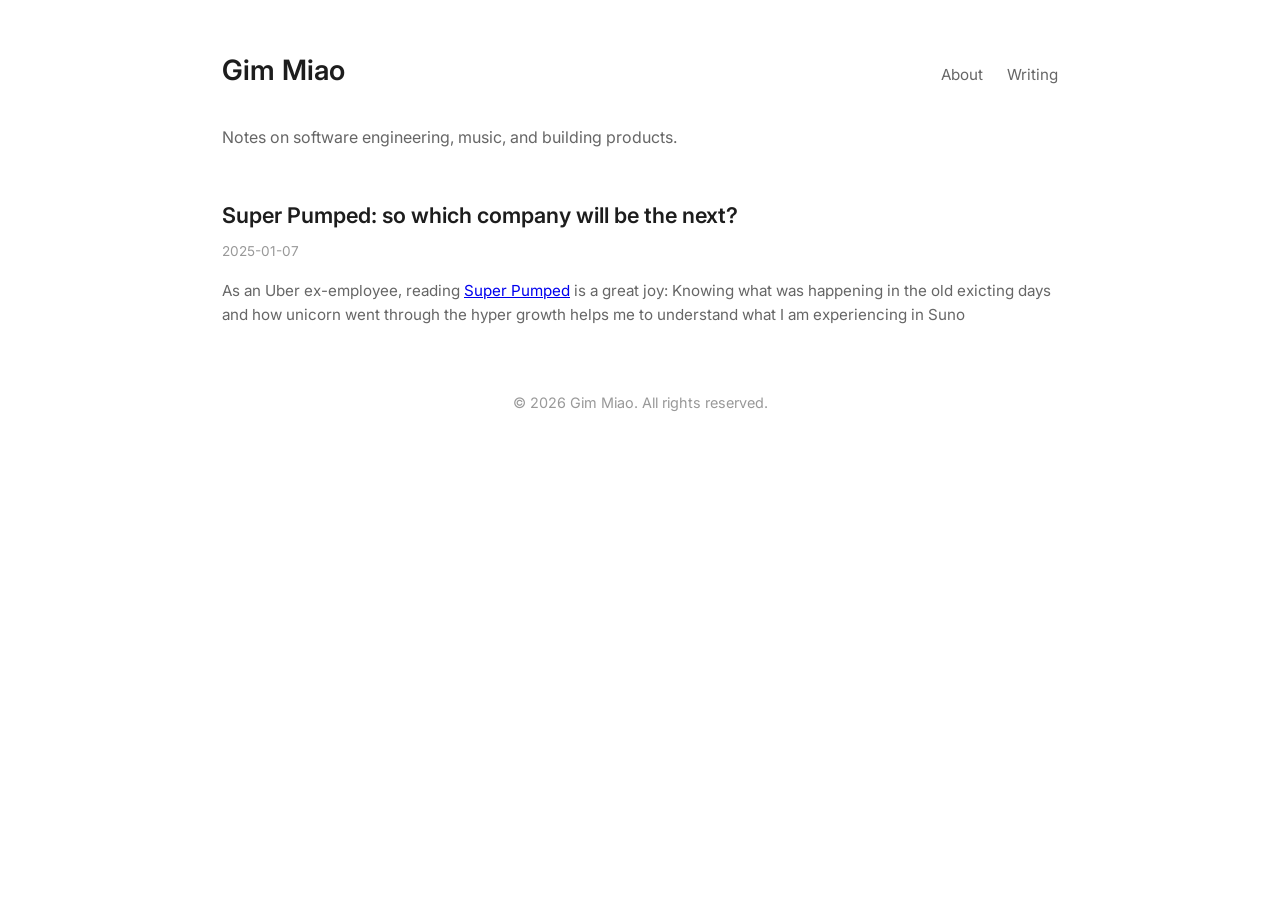
==== blog.html @ 5c5b5212 "update" ====
<!DOCTYPE html>
<html lang="en">
<head>
    <meta charset="UTF-8">
    <meta name="viewport" content="width=device-width, initial-scale=1.0">
    <meta name="description" content="Writing and notes by Gim Miao">
    <title>Writing - Gim Miao</title>
    <link rel="stylesheet" href="styles.css">
    <link rel="preconnect" href="https://fonts.googleapis.com">
    <link rel="preconnect" href="https://fonts.gstatic.com" crossorigin>
    <link href="https://fonts.googleapis.com/css2?family=Inter:wght@300;400;500;600;700&display=swap" rel="stylesheet">
</head>
<body>
    <div class="container">
        <header class="blog-header">
            <div class="site-nav">
                <div class="site-title">Gim Miao</div>
                <nav class="nav-links">
                    <a href="index.html" class="nav-link">About</a>
                    <a href="blog.html" class="nav-link">Writing</a>
                </nav>
            </div>
            <p class="blog-subtitle">
                Notes on software engineering, music, and building products.
            </p>
        </header>

        <main>
            <section class="post-list">
                <article class="post-item">
                    <h2 class="post-title">
                        <a href="#">Super Pumped: so which company will be the next?</a>
                    </h2>
                    <div class="post-meta">2025-01-07</div>
                    <p class="post-excerpt">
                        As an Uber ex-employee, reading <a href="https://www.amazon.com/s/?ie=UTF8&keywords=super+pumped+book">Super Pumped</a> is a great joy: Knowing what was happening in the old exicting days and how unicorn went through the hyper growth helps me to understand what I am experiencing in Suno
                    </p>
                </article>

            </section>

        </main>

        <footer class="footer">
            <p>&copy; 2026 Gim Miao. All rights reserved.</p>
        </footer>
    </div>
</body>
</html>
---- styles.css ----
/* Reset and Base Styles */
* {
    margin: 0;
    padding: 0;
    box-sizing: border-box;
}

:root {
    --primary-color: #0073b1;
    --text-primary: #1d1d1d;
    --text-secondary: #666;
    --text-light: #999;
    --bg-primary: #ffffff;
    --bg-secondary: #f8f9fa;
    --border-color: #e0e0e0;
    --shadow: 0 2px 8px rgba(0, 0, 0, 0.08);
    --shadow-hover: 0 4px 16px rgba(0, 0, 0, 0.12);
    --spacing-xs: 0.5rem;
    --spacing-sm: 1rem;
    --spacing-md: 1.5rem;
    --spacing-lg: 2rem;
    --spacing-xl: 3rem;
    --border-radius: 8px;
    --transition: all 0.3s ease;
}

body {
    font-family: 'Inter', -apple-system, BlinkMacSystemFont, 'Segoe UI', Roboto, Oxygen, Ubuntu, Cantarell, sans-serif;
    line-height: 1.6;
    color: var(--text-primary);
    background-color: var(--bg-primary);
    -webkit-font-smoothing: antialiased;
    -moz-osx-font-smoothing: grayscale;
}

.container {
    max-width: 900px;
    margin: 0 auto;
    padding: var(--spacing-xl) var(--spacing-lg);
}

/* Site Nav (for blog-style pages) */
.site-nav {
    display: flex;
    justify-content: space-between;
    align-items: baseline;
    margin-bottom: var(--spacing-lg);
}

.site-title {
    font-size: 1.75rem;
    font-weight: 600;
}

.nav-links {
    display: flex;
    gap: var(--spacing-md);
    font-size: 0.95rem;
}

.nav-link {
    color: var(--text-secondary);
    text-decoration: none;
}

.nav-link:hover {
    color: var(--text-primary);
}

/* Header Styles */
.header {
    padding-top: var(--spacing-xl) 0;
}

.profile-header {
    display: flex;
    align-items: center;
    gap: var(--spacing-lg);
    margin-bottom: var(--spacing-md);
}

.profile-image-container {
    flex-shrink: 0;
}

.profile-image {
    width: 150px;
    height: 150px;
    border-radius: 50%;
    object-fit: cover;
    border: 2px solid var(--border-color);
}

.profile-info {
    flex: 1;
}

.name {
    font-size: 2rem;
    font-weight: 700;
    color: var(--text-primary);
    margin-bottom: var(--spacing-xs);
}

.title {
    font-size: 1.25rem;
    color: var(--text-secondary);
    margin-bottom: var(--spacing-xs);
    font-weight: 400;
}

.location {
    font-size: 0.95rem;
    color: var(--text-light);
}

.header-actions {
    display: flex;
    gap: var(--spacing-sm);
    flex-wrap: wrap;
}

.btn {
    padding: 0.75rem 1.5rem;
    border-radius: var(--border-radius);
    text-decoration: none;
    font-weight: 500;
    transition: var(--transition);
    display: inline-block;
    border: none;
    cursor: pointer;
    font-size: 0.95rem;
}

.btn-primary {
    background-color: var(--primary-color);
    color: white;
}

.btn-primary:hover {
    background-color: #005885;
    transform: translateY(-2px);
    box-shadow: var(--shadow-hover);
}

.btn-secondary {
    background-color: transparent;
    color: var(--primary-color);
    border: 1.5px solid var(--primary-color);
}

.btn-secondary:hover {
    background-color: var(--bg-secondary);
    transform: translateY(-2px);
}

/* Card Styles */
.card {
    padding: 0;
    margin-bottom: var(--spacing-xl);
}

.section-title {
    font-size: 1.5rem;
    font-weight: 600;
    color: var(--text-primary);
    margin-bottom: var(--spacing-lg);
    padding-bottom: var(--spacing-xs);
    border-bottom: 1px solid var(--border-color);
}

/* About Section */
.about-text {
    color: var(--text-secondary);
    line-height: 1.8;
    font-size: 1rem;
}

.about-section .about-text:not(:last-child) {
    margin-bottom: var(--spacing-sm);
}

/* Experience Section */
.experience-list {
    display: flex;
    flex-direction: column;
    gap: var(--spacing-lg);
}

.experience-item {
    padding-bottom: var(--spacing-lg);
    border-bottom: 1px solid var(--border-color);
}

.experience-item:last-child {
    border-bottom: none;
    padding-bottom: 0;
}

.experience-header {
    display: flex;
    flex-direction: column;
    gap: var(--spacing-xs);
    margin-bottom: var(--spacing-sm);
}

.job-title {
    font-size: 1.25rem;
    font-weight: 600;
    color: var(--text-primary);
}

.company {
    font-size: 1rem;
    color: var(--primary-color);
    font-weight: 500;
}

.experience-meta {
    display: flex;
    gap: var(--spacing-md);
    margin-bottom: var(--spacing-sm);
    font-size: 0.9rem;
    color: var(--text-light);
}

.duration,
.location {
    display: flex;
    align-items: center;
    gap: var(--spacing-xs);
}

.job-description {
    list-style: none;
    padding-left: 0;
    margin-top: var(--spacing-sm);
}

.job-description li {
    padding: var(--spacing-xs) 0;
    padding-left: 1.5rem;
    position: relative;
    color: var(--text-secondary);
    line-height: 1.7;
}

.job-description li::before {
    content: "▸";
    position: absolute;
    left: 0;
    color: var(--primary-color);
    font-weight: bold;
}

/* Education Section */
.education-list {
    display: flex;
    flex-direction: column;
    gap: var(--spacing-lg);
}

.education-item {
    padding-bottom: var(--spacing-lg);
    border-bottom: 1px solid var(--border-color);
}

.education-item:last-child {
    border-bottom: none;
    padding-bottom: 0;
}

.education-header {
    display: flex;
    flex-direction: column;
    gap: var(--spacing-xs);
    margin-bottom: var(--spacing-sm);
}

.degree {
    font-size: 1.25rem;
    font-weight: 600;
    color: var(--text-primary);
}

.school {
    font-size: 1rem;
    color: var(--primary-color);
    font-weight: 500;
}

.education-meta {
    display: flex;
    gap: var(--spacing-md);
    font-size: 0.9rem;
    color: var(--text-light);
}

/* Skills Section */
.skills-grid {
    display: grid;
    grid-template-columns: repeat(auto-fit, minmax(250px, 1fr));
    gap: var(--spacing-lg);
}

.skill-category {
    display: flex;
    flex-direction: column;
    gap: var(--spacing-sm);
}

.skill-category-title {
    font-size: 1rem;
    font-weight: 600;
    color: var(--text-primary);
    margin-bottom: var(--spacing-xs);
}

.skill-tags {
    display: flex;
    flex-wrap: wrap;
    gap: var(--spacing-xs);
}

.skill-tag {
    padding: 0.5rem 1rem;
    background-color: var(--bg-secondary);
    border-radius: 20px;
    font-size: 0.9rem;
    color: var(--text-secondary);
    font-weight: 500;
    transition: var(--transition);
}

.skill-tag:hover {
    background-color: var(--primary-color);
    color: white;
    transform: translateY(-2px);
}

/* Projects Section */
.projects-list {
    display: flex;
    flex-direction: column;
    gap: var(--spacing-lg);
}

.project-item {
    padding-bottom: var(--spacing-lg);
    border-bottom: 1px solid var(--border-color);
}

.project-item:last-child {
    border-bottom: none;
    padding-bottom: 0;
}

.project-title {
    font-size: 1.25rem;
    font-weight: 600;
    color: var(--text-primary);
    margin-bottom: var(--spacing-sm);
}

.project-description {
    color: var(--text-secondary);
    line-height: 1.7;
    margin-bottom: var(--spacing-sm);
}

.project-links {
    display: flex;
    gap: var(--spacing-sm);
    flex-wrap: wrap;
}

.project-link {
    color: var(--primary-color);
    text-decoration: none;
    font-weight: 500;
    font-size: 0.9rem;
    transition: var(--transition);
    padding: 0.25rem 0;
    border-bottom: 1px solid transparent;
}

.project-link:hover {
    border-bottom-color: var(--primary-color);
}

/* Contact Section */
.contact-links {
    display: flex;
    flex-wrap: wrap;
    gap: var(--spacing-md);
}

.contact-link {
    display: flex;
    align-items: center;
    gap: var(--spacing-xs);
    padding: var(--spacing-sm) var(--spacing-md);
    background-color: var(--bg-secondary);
    border-radius: var(--border-radius);
    text-decoration: none;
    color: var(--text-primary);
    transition: var(--transition);
    font-weight: 500;
}

.contact-link:hover {
    background-color: var(--primary-color);
    color: white;
    transform: translateY(-2px);
    box-shadow: var(--shadow);
}

.contact-icon {
    width: 20px;
    height: 20px;
    fill: currentColor;
}

/* Footer */
.footer {
    text-align: center;
    padding: var(--spacing-lg);
    color: var(--text-light);
    font-size: 0.9rem;
}

/* Blog / Writing page */
.blog-header {
    margin-bottom: var(--spacing-xl);
}

.blog-subtitle {
    color: var(--text-secondary);
    margin-top: var(--spacing-xs);
}

.post-list {
    display: flex;
    flex-direction: column;
    gap: var(--spacing-lg);
}

.post-item {
    padding-bottom: var(--spacing-lg);
    border-bottom: 1px solid var(--border-color);
}

.post-item:last-child {
    border-bottom: none;
}

.post-title {
    font-size: 1.35rem;
    font-weight: 600;
    margin-bottom: var(--spacing-xs);
}

.post-title a {
    color: var(--text-primary);
    text-decoration: none;
}

.post-title a:hover {
    text-decoration: underline;
}

.post-meta {
    font-size: 0.85rem;
    color: var(--text-light);
    margin-bottom: var(--spacing-sm);
}

.post-excerpt {
    font-size: 0.95rem;
    color: var(--text-secondary);
}

.pagination {
    display: flex;
    justify-content: space-between;
    margin-top: var(--spacing-xl);
    font-size: 0.9rem;
}

.pagination a {
    color: var(--primary-color);
    text-decoration: none;
}

.pagination a:hover {
    text-decoration: underline;
}

/* Responsive Design */
@media (max-width: 768px) {
    .container {
        padding: var(--spacing-sm);
    }

    .profile-header {
        flex-direction: column;
        text-align: center;
    }

    .profile-image {
        width: 120px;
        height: 120px;
    }

    .name {
        font-size: 1.75rem;
    }

    .header-actions {
        justify-content: center;
    }


    .skills-grid {
        grid-template-columns: 1fr;
    }

    .experience-meta,
    .education-meta {
        flex-direction: column;
        gap: var(--spacing-xs);
    }
}

@media (max-width: 480px) {
    .name {
        font-size: 1.5rem;
    }

    .title {
        font-size: 1.1rem;
    }

    .section-title {
        font-size: 1.25rem;
    }

    .btn {
        width: 100%;
        text-align: center;
    }
}
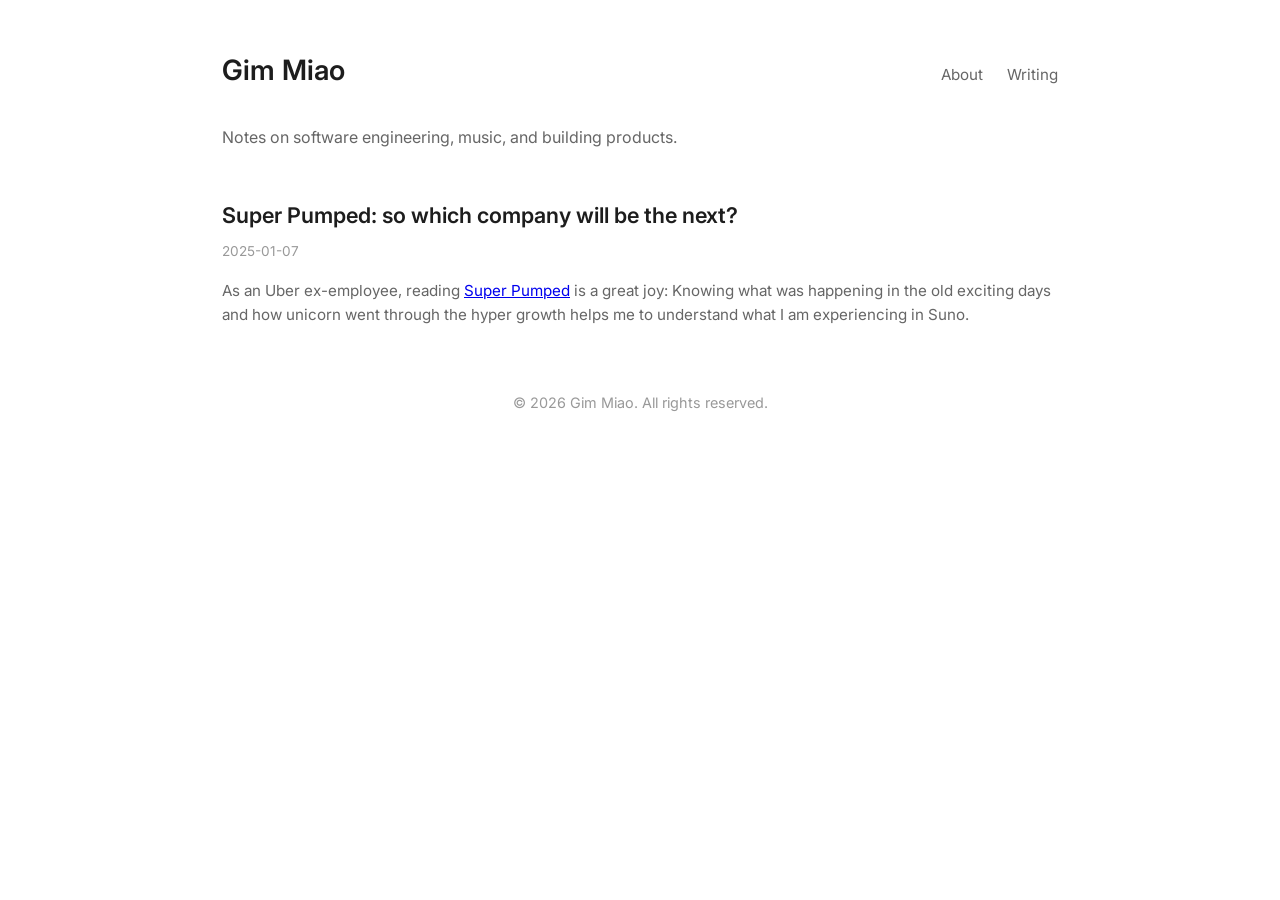
==== commit f347118b: "update" ====
--- a/blog.html
+++ b/blog.html
@@ -29,11 +29,11 @@
             <section class="post-list">
                 <article class="post-item">
                     <h2 class="post-title">
-                        <a href="#">Super Pumped: so which company will be the next?</a>
+                        <a href="posts/super-pumped.html">Super Pumped: so which company will be the next?</a>
                     </h2>
                     <div class="post-meta">2025-01-07</div>
                     <p class="post-excerpt">
-                        As an Uber ex-employee, reading <a href="https://www.amazon.com/s/?ie=UTF8&keywords=super+pumped+book">Super Pumped</a> is a great joy: Knowing what was happening in the old exicting days and how unicorn went through the hyper growth helps me to understand what I am experiencing in Suno
+                        As an Uber ex-employee, reading <a href="https://www.amazon.com/s/?ie=UTF8&keywords=super+pumped+book">Super Pumped</a> is a great joy: Knowing what was happening in the old exciting days and how unicorn went through the hyper growth helps me to understand what I am experiencing in Suno.
                     </p>
                 </article>
 
--- a/styles.css
+++ b/styles.css
@@ -496,6 +496,141 @@
     text-decoration: underline;
 }
 
+/* Individual Post Page Styles */
+.post-content {
+    max-width: 700px;
+    margin: 0 auto;
+}
+
+.post-article {
+    margin-bottom: var(--spacing-xl);
+}
+
+.post-header {
+    margin-bottom: var(--spacing-xl);
+    padding-bottom: var(--spacing-md);
+    border-bottom: 1px solid var(--border-color);
+}
+
+.post-title-main {
+    font-size: 2rem;
+    font-weight: 700;
+    color: var(--text-primary);
+    margin-bottom: var(--spacing-sm);
+    line-height: 1.2;
+}
+
+.post-meta-main {
+    font-size: 0.9rem;
+    color: var(--text-light);
+}
+
+.post-body {
+    color: var(--text-secondary);
+    line-height: 1.8;
+    font-size: 1.05rem;
+}
+
+.post-body p {
+    margin-bottom: var(--spacing-md);
+}
+
+.post-body h2 {
+    font-size: 1.5rem;
+    font-weight: 600;
+    color: var(--text-primary);
+    margin-top: var(--spacing-xl);
+    margin-bottom: var(--spacing-md);
+}
+
+.post-body h3 {
+    font-size: 1.25rem;
+    font-weight: 600;
+    color: var(--text-primary);
+    margin-top: var(--spacing-lg);
+    margin-bottom: var(--spacing-sm);
+}
+
+.post-body ul,
+.post-body ol {
+    margin-bottom: var(--spacing-md);
+    padding-left: var(--spacing-lg);
+    color: var(--text-secondary);
+}
+
+.post-body li {
+    margin-bottom: var(--spacing-xs);
+    line-height: 1.7;
+}
+
+.post-body a {
+    color: var(--primary-color);
+    text-decoration: none;
+    border-bottom: 1px solid transparent;
+    transition: var(--transition);
+}
+
+.post-body a:hover {
+    border-bottom-color: var(--primary-color);
+}
+
+.post-body strong {
+    color: var(--text-primary);
+    font-weight: 600;
+}
+
+.post-body code {
+    background-color: var(--bg-secondary);
+    padding: 0.2rem 0.4rem;
+    border-radius: 3px;
+    font-family: 'Monaco', 'Menlo', 'Courier New', monospace;
+    font-size: 0.9em;
+}
+
+.post-body pre {
+    background-color: var(--bg-secondary);
+    padding: var(--spacing-md);
+    border-radius: var(--border-radius);
+    overflow-x: auto;
+    margin-bottom: var(--spacing-md);
+}
+
+.post-body pre code {
+    background: none;
+    padding: 0;
+}
+
+.post-footer {
+    margin-top: var(--spacing-xl);
+    padding-top: var(--spacing-lg);
+    border-top: 1px solid var(--border-color);
+}
+
+.post-nav {
+    display: flex;
+    justify-content: flex-start;
+}
+
+.post-nav-link {
+    color: var(--primary-color);
+    text-decoration: none;
+    font-weight: 500;
+    transition: var(--transition);
+}
+
+.post-nav-link:hover {
+    text-decoration: underline;
+}
+
+.site-title-link {
+    color: var(--text-primary);
+    text-decoration: none;
+}
+
+.site-title-link:hover {
+    color: var(--primary-color);
+}
+
 /* Responsive Design */
 @media (max-width: 768px) {
     .container {
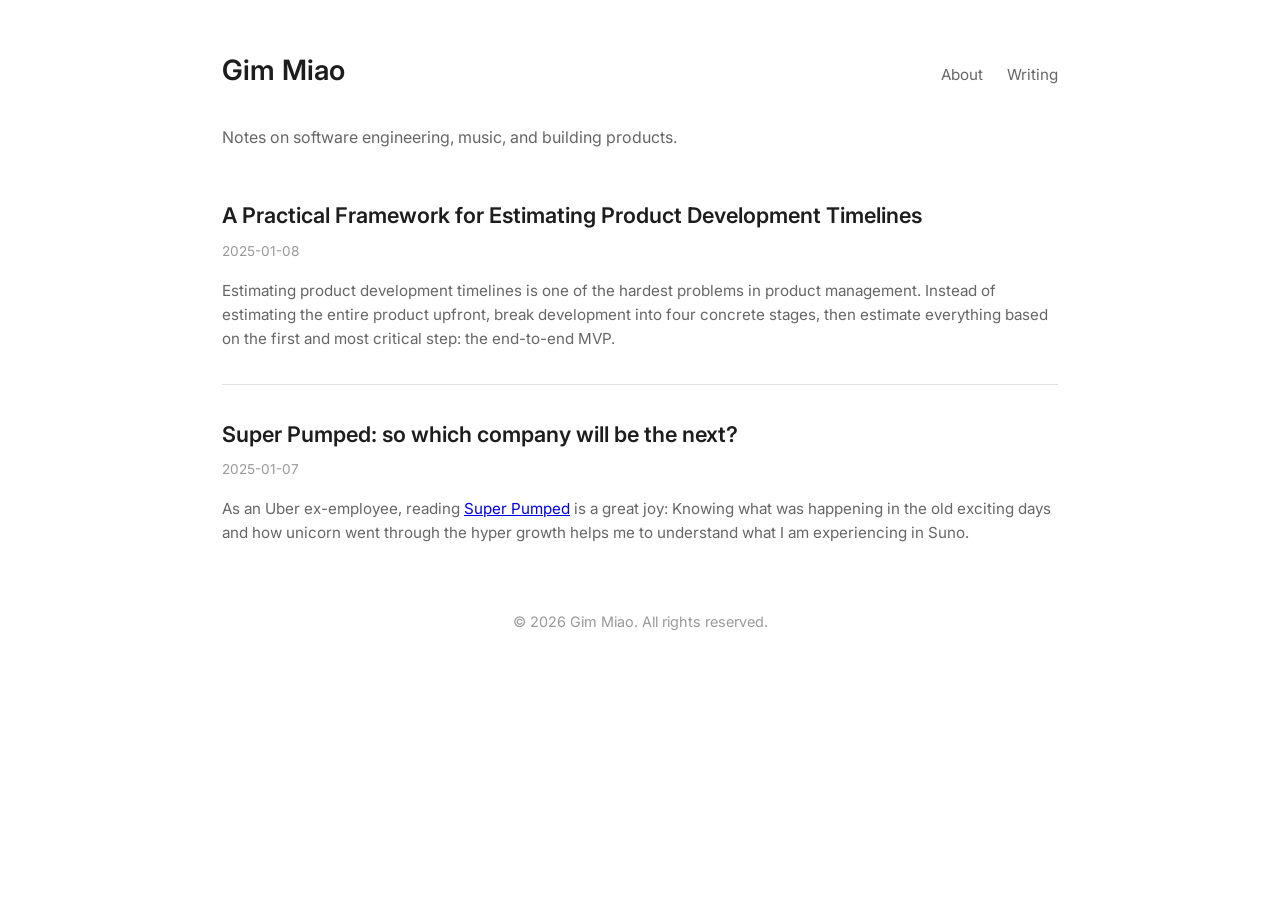
==== commit 3966f251: "update" ====
--- a/blog.html
+++ b/blog.html
@@ -29,6 +29,16 @@
             <section class="post-list">
                 <article class="post-item">
                     <h2 class="post-title">
+                        <a href="posts/product-development-timelines.html">A Practical Framework for Estimating Product Development Timelines</a>
+                    </h2>
+                    <div class="post-meta">2025-01-08</div>
+                    <p class="post-excerpt">
+                        Estimating product development timelines is one of the hardest problems in product management. Instead of estimating the entire product upfront, break development into four concrete stages, then estimate everything based on the first and most critical step: the end-to-end MVP.
+                    </p>
+                </article>
+
+                <article class="post-item">
+                    <h2 class="post-title">
                         <a href="posts/super-pumped.html">Super Pumped: so which company will be the next?</a>
                     </h2>
                     <div class="post-meta">2025-01-07</div>
--- a/styles.css
+++ b/styles.css
@@ -600,6 +600,43 @@
     padding: 0;
 }
 
+.post-body blockquote,
+.post-blockquote {
+    border-left: 4px solid var(--primary-color);
+    padding: var(--spacing-md);
+    margin: var(--spacing-md) 0;
+    color: var(--text-secondary);
+    font-style: italic;
+    background-color: var(--bg-secondary);
+    border-radius: var(--border-radius);
+}
+
+.post-body hr,
+.post-divider {
+    border: none;
+    border-top: 1px solid var(--border-color);
+    margin: var(--spacing-xl) 0;
+}
+
+.post-figure {
+    margin: var(--spacing-lg) 0;
+}
+
+.post-figure img {
+    width: 100%;
+    height: auto;
+    border-radius: var(--border-radius);
+    margin-bottom: var(--spacing-xs);
+}
+
+.post-figure figcaption {
+    font-size: 0.85rem;
+    color: var(--text-light);
+    text-align: center;
+    font-style: italic;
+    margin-top: var(--spacing-xs);
+}
+
 .post-footer {
     margin-top: var(--spacing-xl);
     padding-top: var(--spacing-lg);
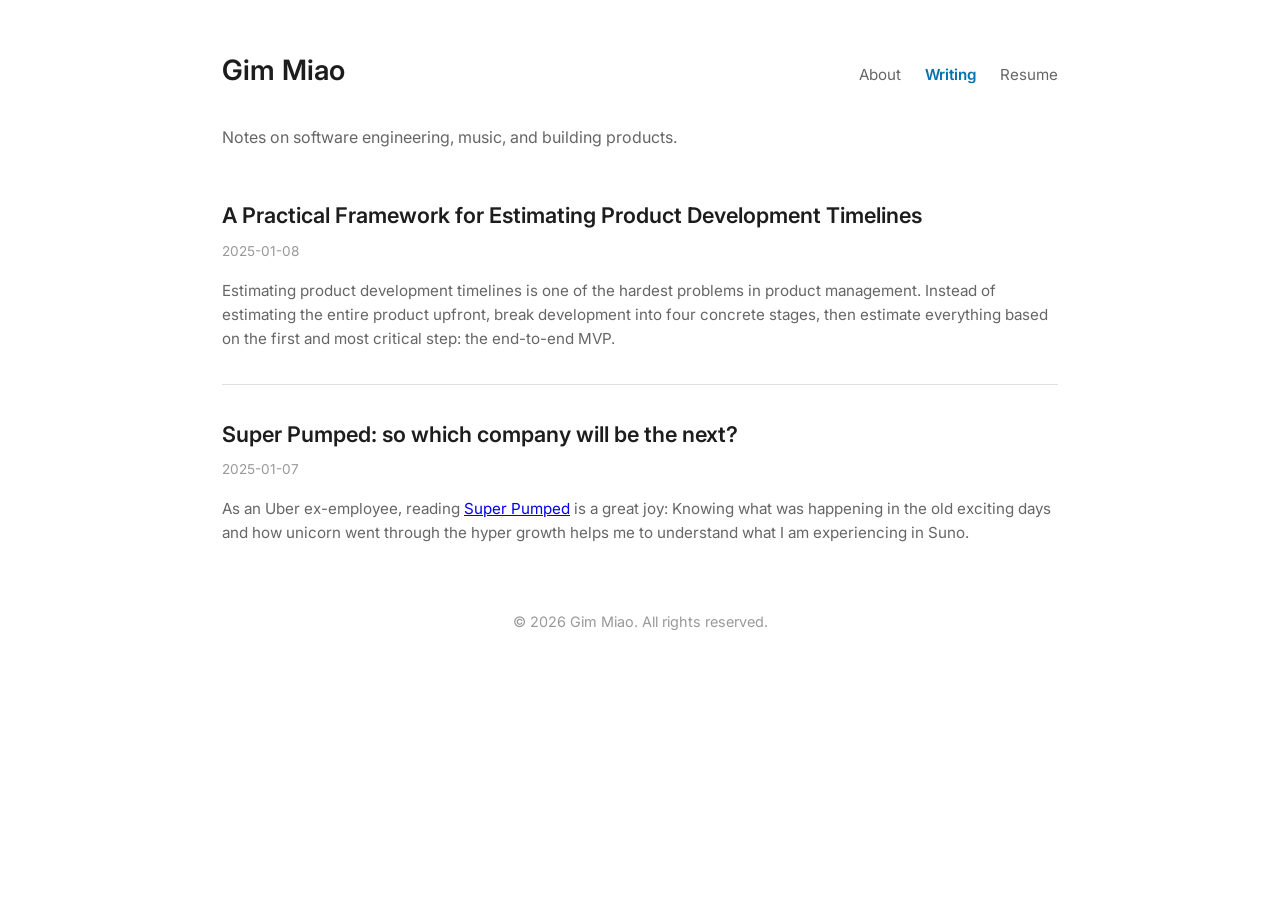
==== commit 3960ed3d: "update" ====
--- a/blog.html
+++ b/blog.html
@@ -13,13 +13,7 @@
 <body>
     <div class="container">
         <header class="blog-header">
-            <div class="site-nav">
-                <div class="site-title">Gim Miao</div>
-                <nav class="nav-links">
-                    <a href="index.html" class="nav-link">About</a>
-                    <a href="blog.html" class="nav-link">Writing</a>
-                </nav>
-            </div>
+            <div class="site-nav-container"></div>
             <p class="blog-subtitle">
                 Notes on software engineering, music, and building products.
             </p>
@@ -55,5 +49,6 @@
             <p>&copy; 2026 Gim Miao. All rights reserved.</p>
         </footer>
     </div>
+    <script src="components/header.js"></script>
 </body>
 </html>
--- a/styles.css
+++ b/styles.css
@@ -67,6 +67,11 @@
     color: var(--text-primary);
 }
 
+.nav-link.active {
+    color: var(--primary-color);
+    font-weight: 600;
+}
+
 /* Header Styles */
 .header {
     padding-top: var(--spacing-xl) 0;
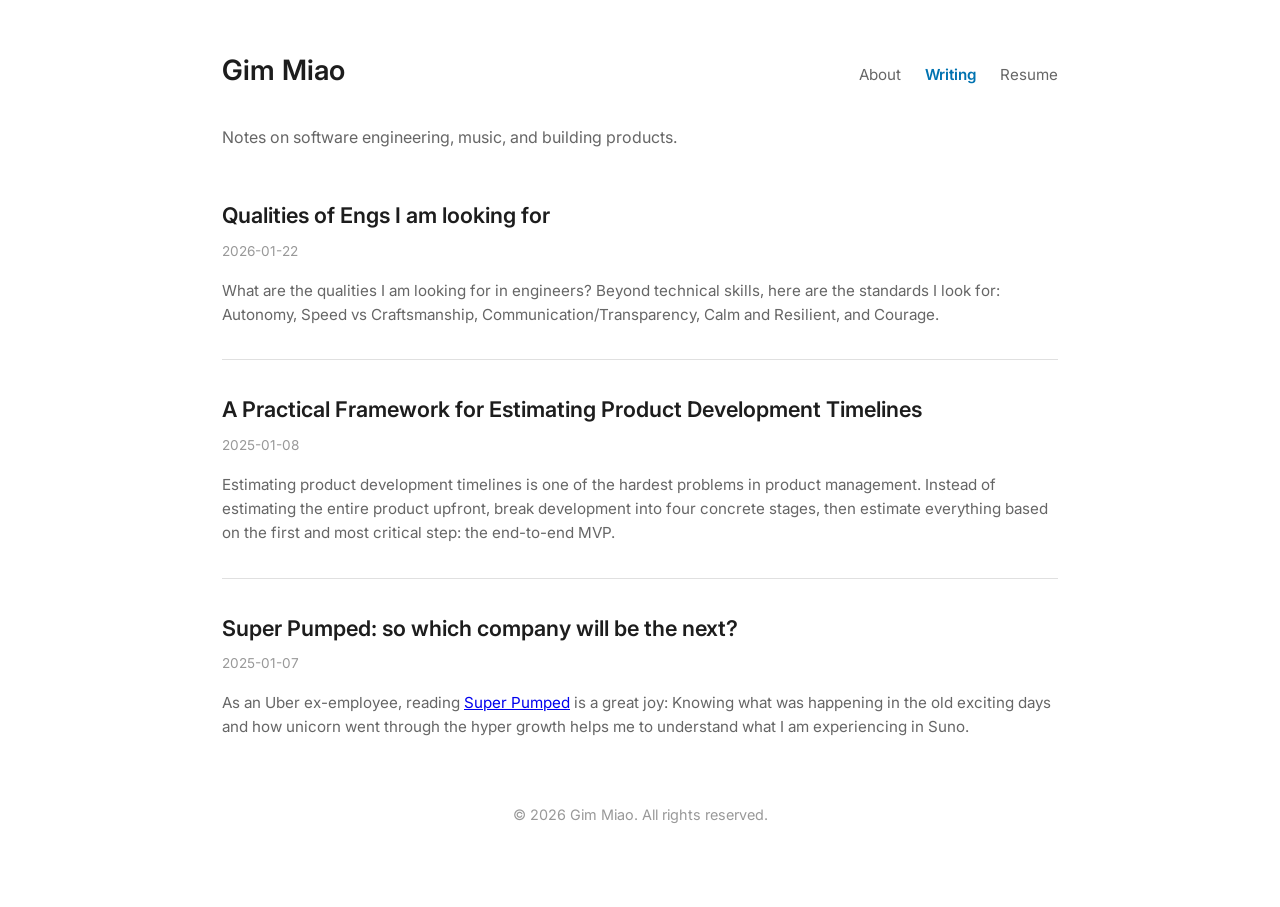
==== commit 16438116: "test" ====
--- a/blog.html
+++ b/blog.html
@@ -21,6 +21,16 @@
 
         <main>
             <section class="post-list">
+                <article class="post-item">
+                    <h2 class="post-title">
+                        <a href="posts/qualities-of-engs-in-my-team.html">Qualities of Engs I am looking for</a>
+                    </h2>
+                    <div class="post-meta">2026-01-22</div>
+                    <p class="post-excerpt">
+                        What are the qualities I am looking for in engineers? Beyond technical skills, here are the standards I look for: Autonomy, Speed vs Craftsmanship, Communication/Transparency, Calm and Resilient, and Courage.
+                    </p>
+                </article>
+
                 <article class="post-item">
                     <h2 class="post-title">
                         <a href="posts/product-development-timelines.html">A Practical Framework for Estimating Product Development Timelines</a>
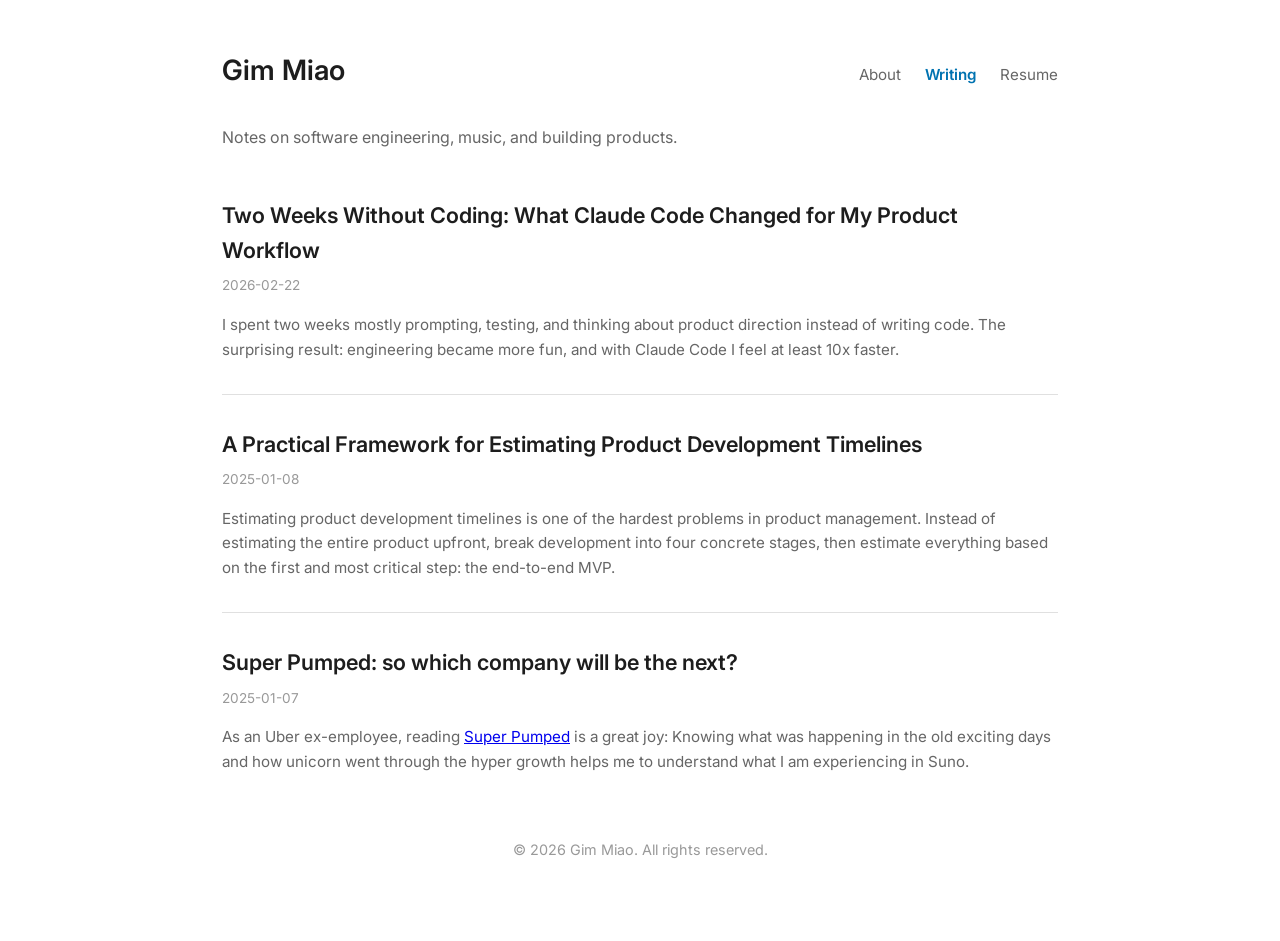
==== commit 7a0d713f: "Add and refine new blog post on AI-assisted development" ====
--- a/blog.html
+++ b/blog.html
@@ -23,11 +23,11 @@
             <section class="post-list">
                 <article class="post-item">
                     <h2 class="post-title">
-                        <a href="posts/qualities-of-engs-in-my-team.html">Qualities of Engs I am looking for</a>
+                        <a href="posts/shipping-with-clarity.html">Two Weeks Without Coding: What Claude Code Changed for My Product Workflow</a>
                     </h2>
-                    <div class="post-meta">2026-01-22</div>
+                    <div class="post-meta">2026-02-22</div>
                     <p class="post-excerpt">
-                        What are the qualities I am looking for in engineers? Beyond technical skills, here are the standards I look for: Autonomy, Speed vs Craftsmanship, Communication/Transparency, Calm and Resilient, and Courage.
+                        I spent two weeks mostly prompting, testing, and thinking about product direction instead of writing code. The surprising result: engineering became more fun, and with Claude Code I feel at least 10x faster.
                     </p>
                 </article>
 
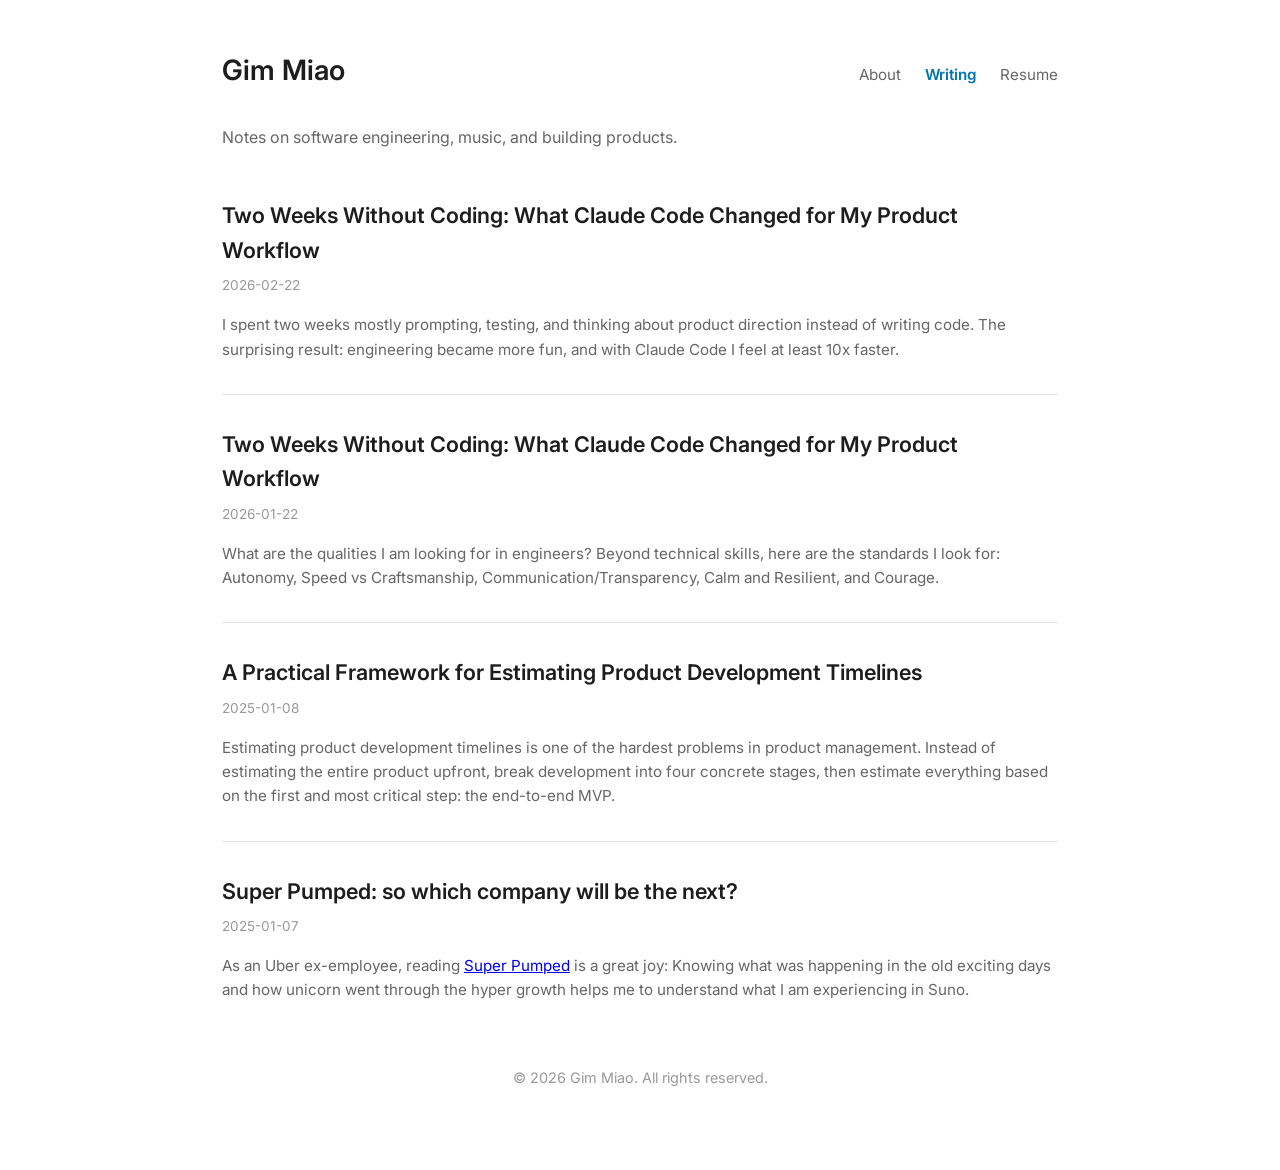
==== commit dc1d7e8f: "Merge branch 'main' into resume" ====
--- a/blog.html
+++ b/blog.html
@@ -28,6 +28,16 @@
                     <div class="post-meta">2026-02-22</div>
                     <p class="post-excerpt">
                         I spent two weeks mostly prompting, testing, and thinking about product direction instead of writing code. The surprising result: engineering became more fun, and with Claude Code I feel at least 10x faster.
+                     <p>
+                </article>
+       
+                <article class="post-item">
+                    <h2 class="post-title">
+                        <a href="posts/shipping-with-clarity.html">Two Weeks Without Coding: What Claude Code Changed for My Product Workflow</a>
+                    </h2>
+                    <div class="post-meta">2026-01-22</div>
+                    <p class="post-excerpt">
+                        What are the qualities I am looking for in engineers? Beyond technical skills, here are the standards I look for: Autonomy, Speed vs Craftsmanship, Communication/Transparency, Calm and Resilient, and Courage.
                     </p>
                 </article>
 
